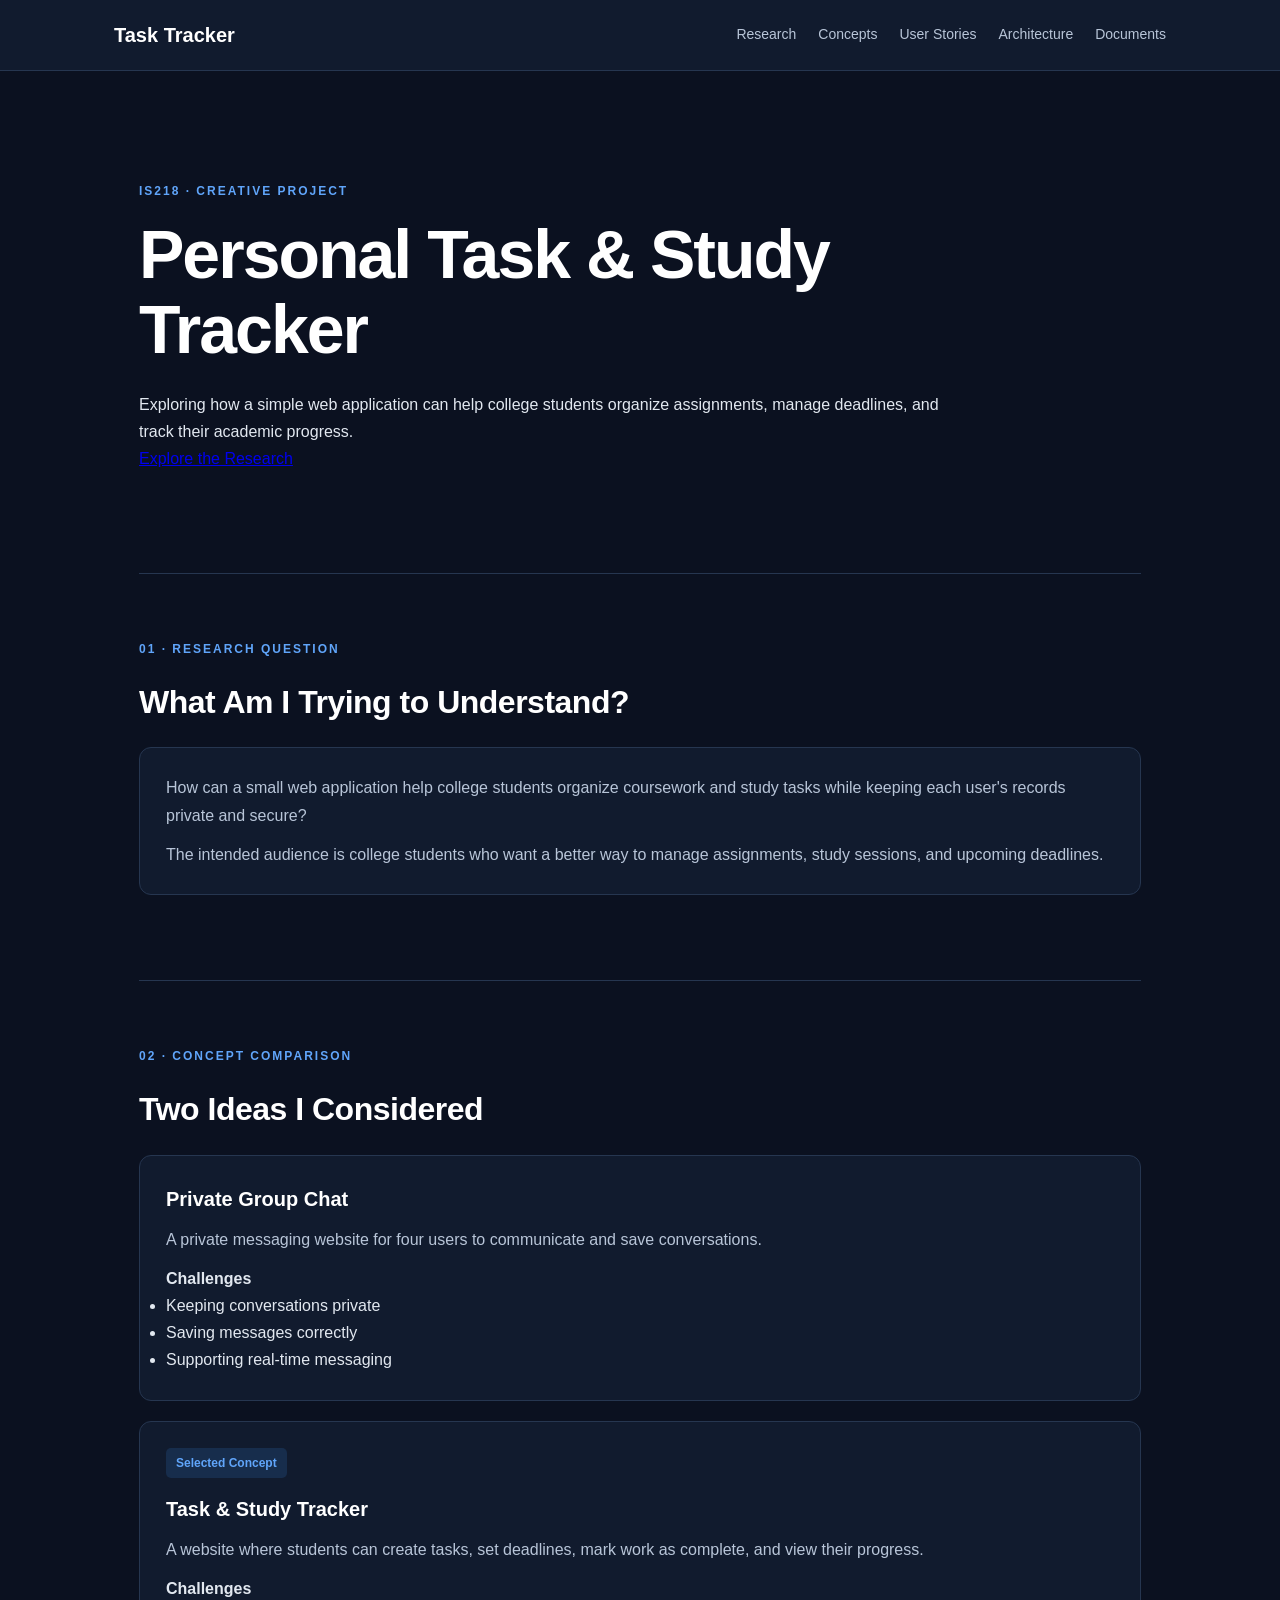
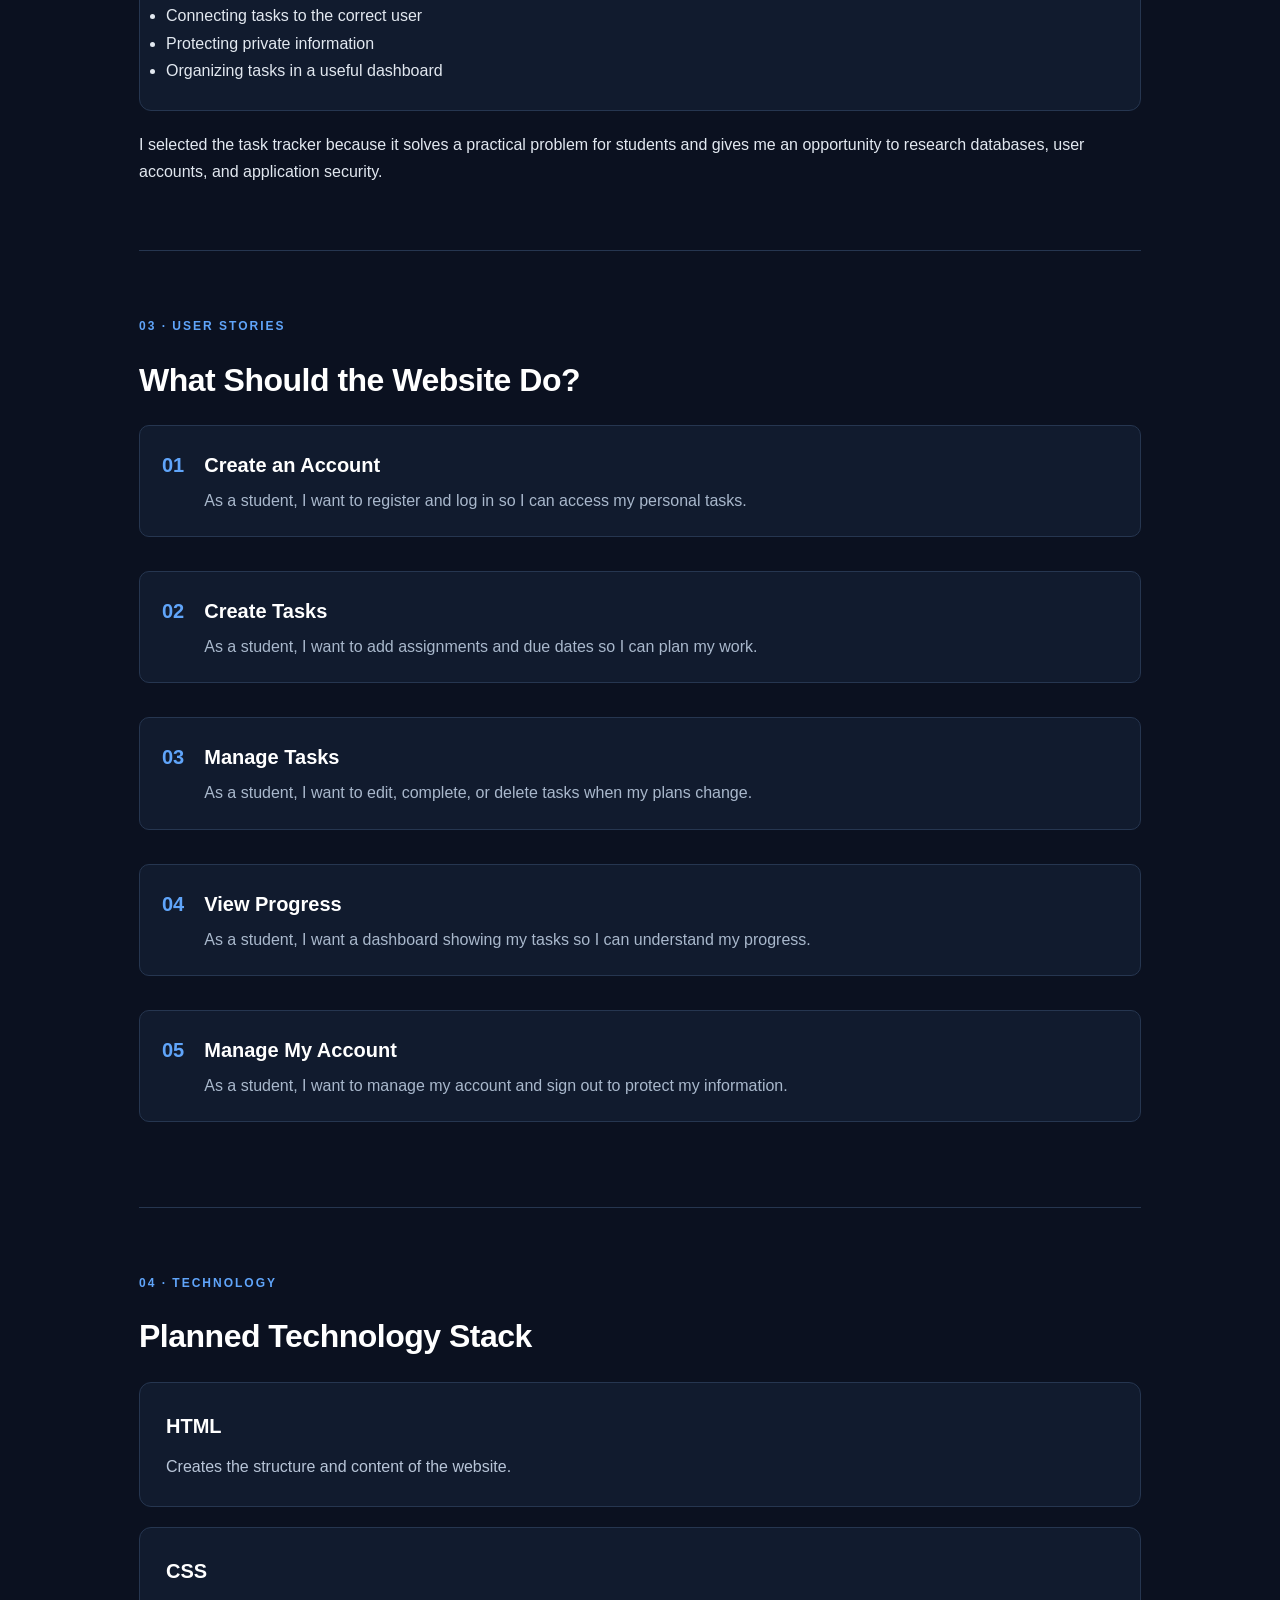
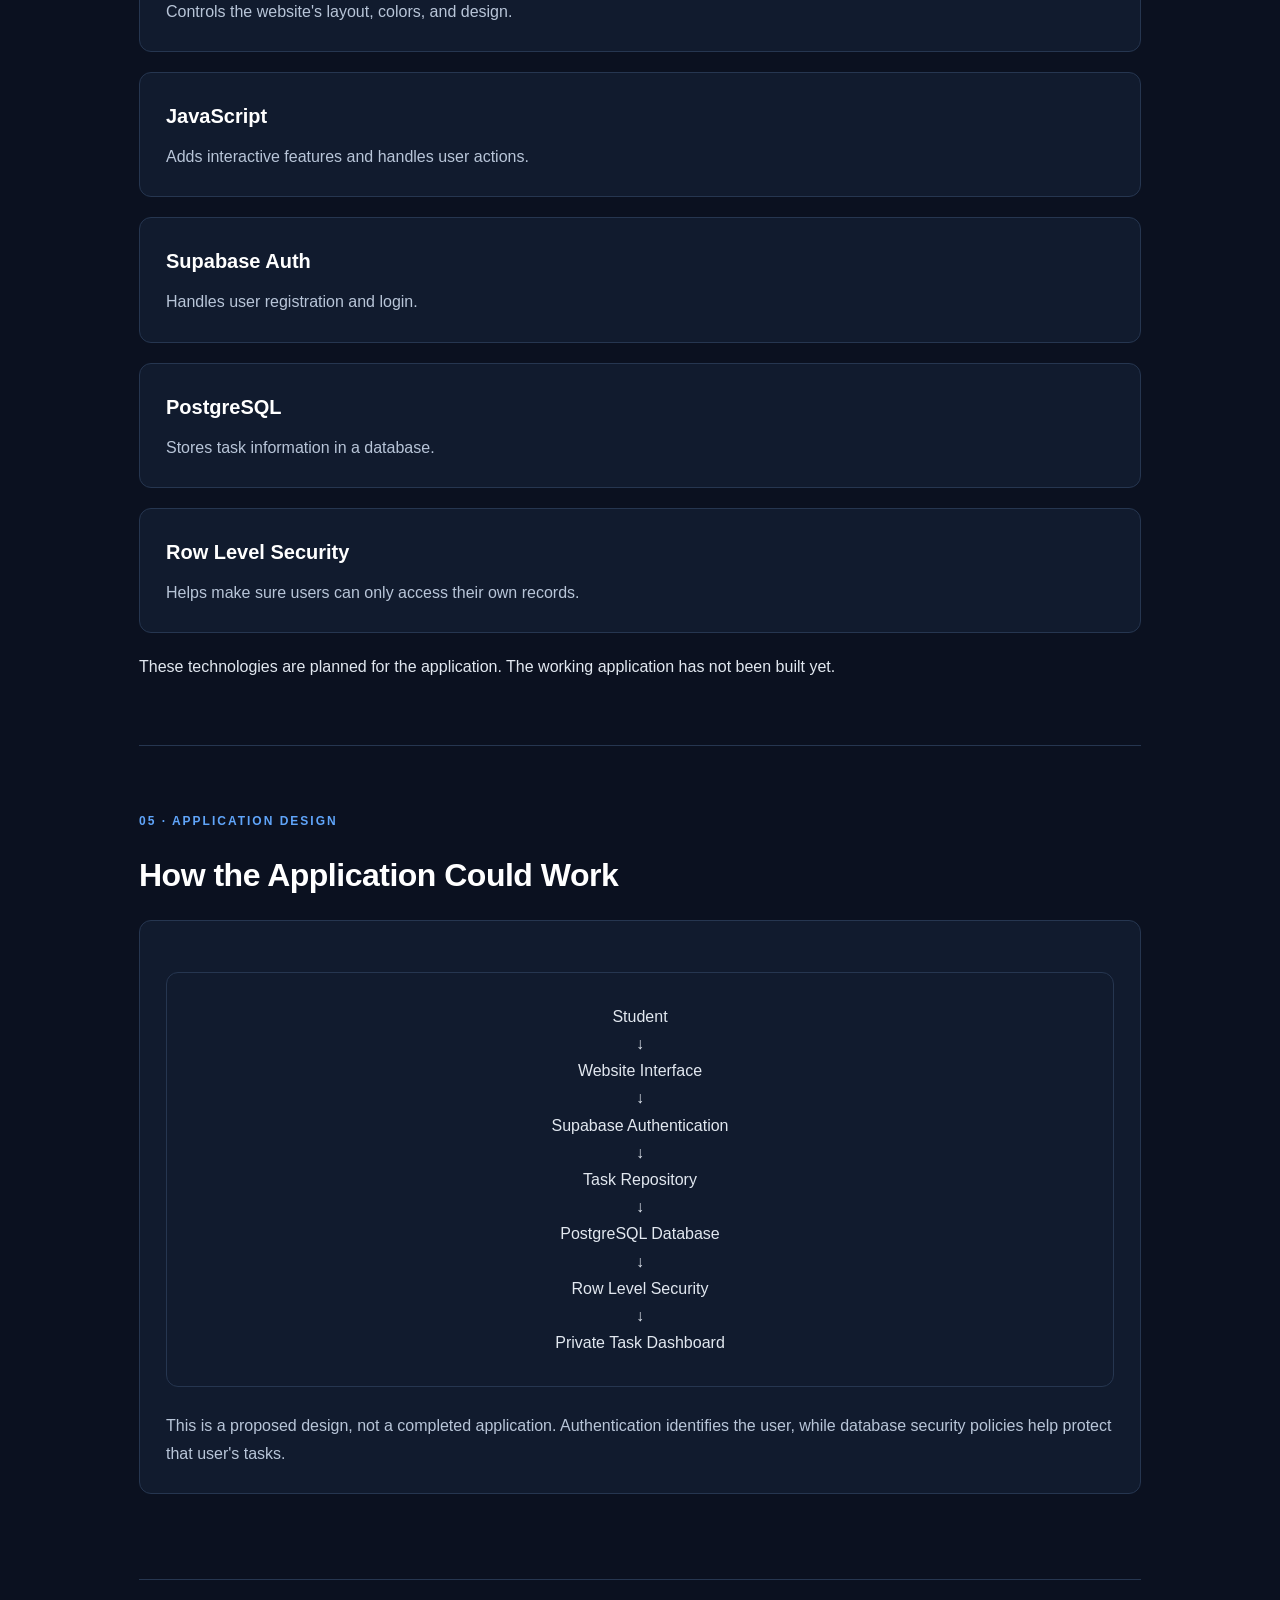
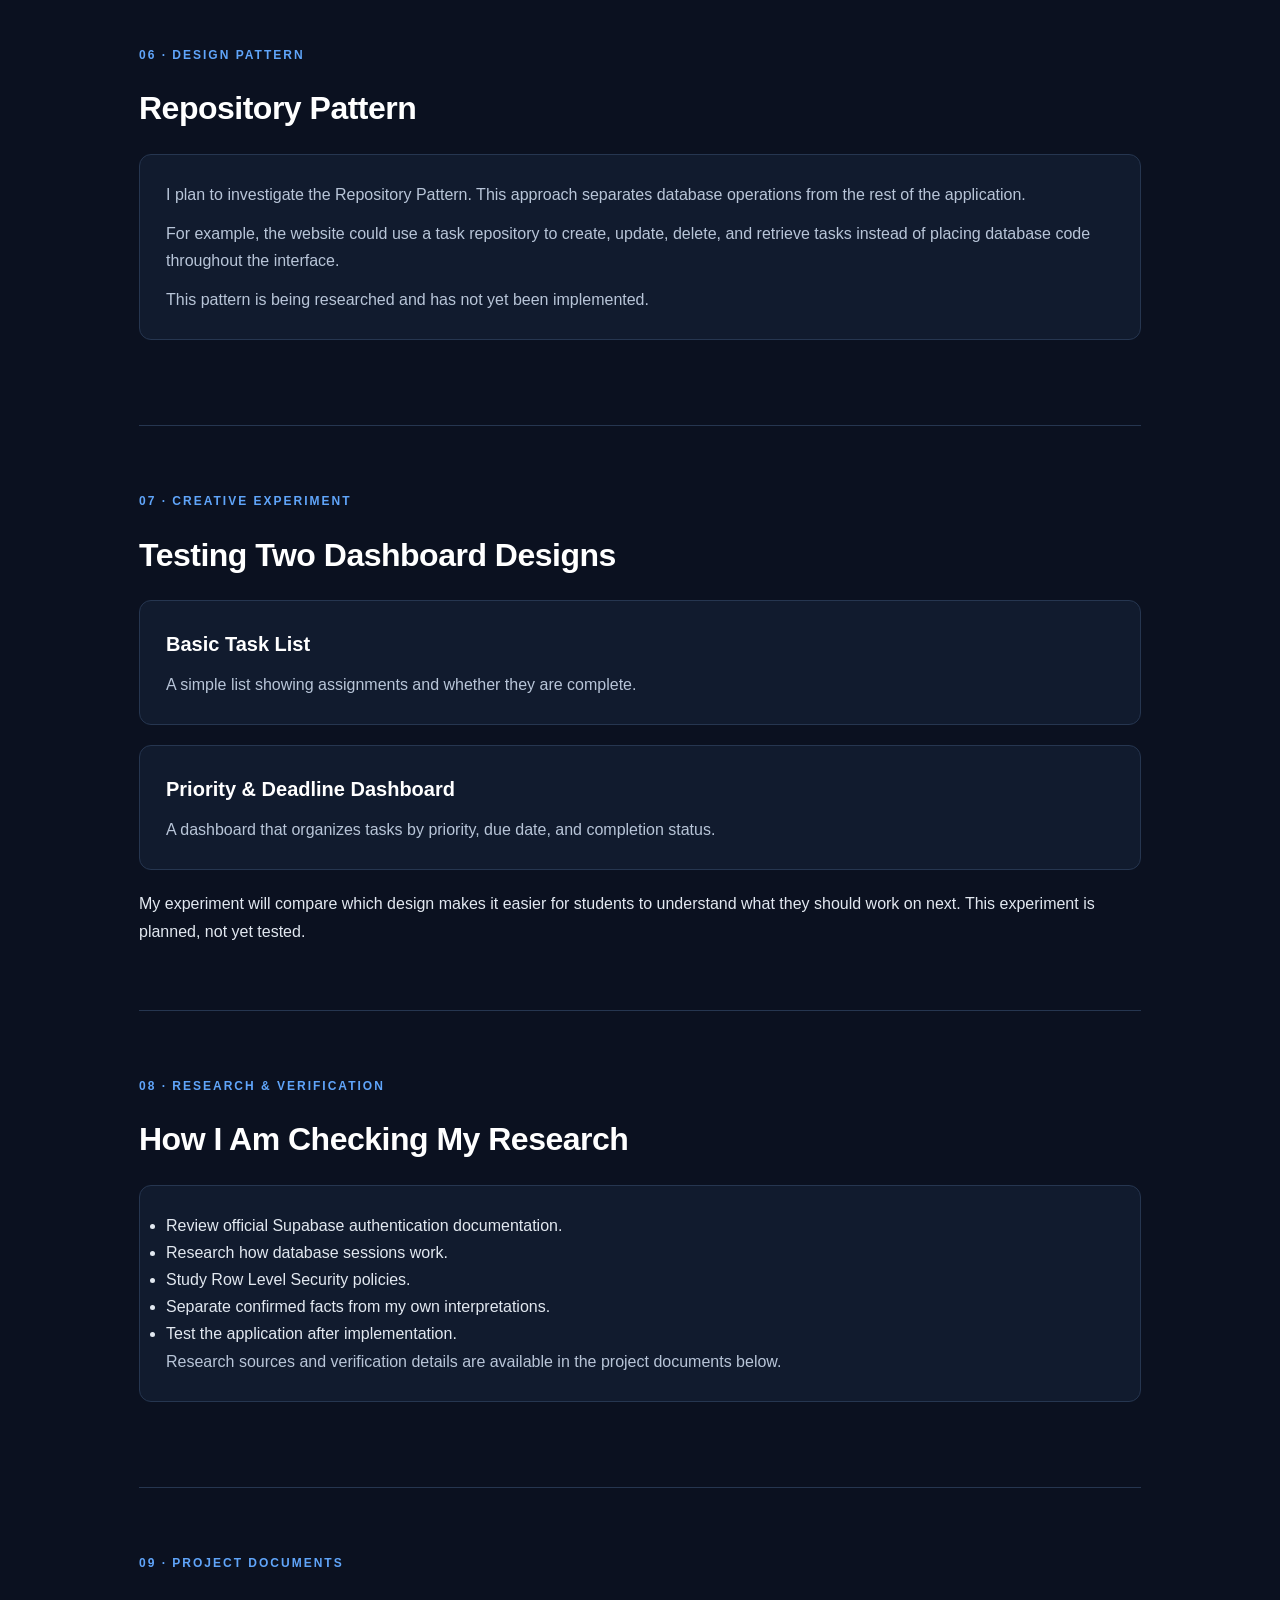
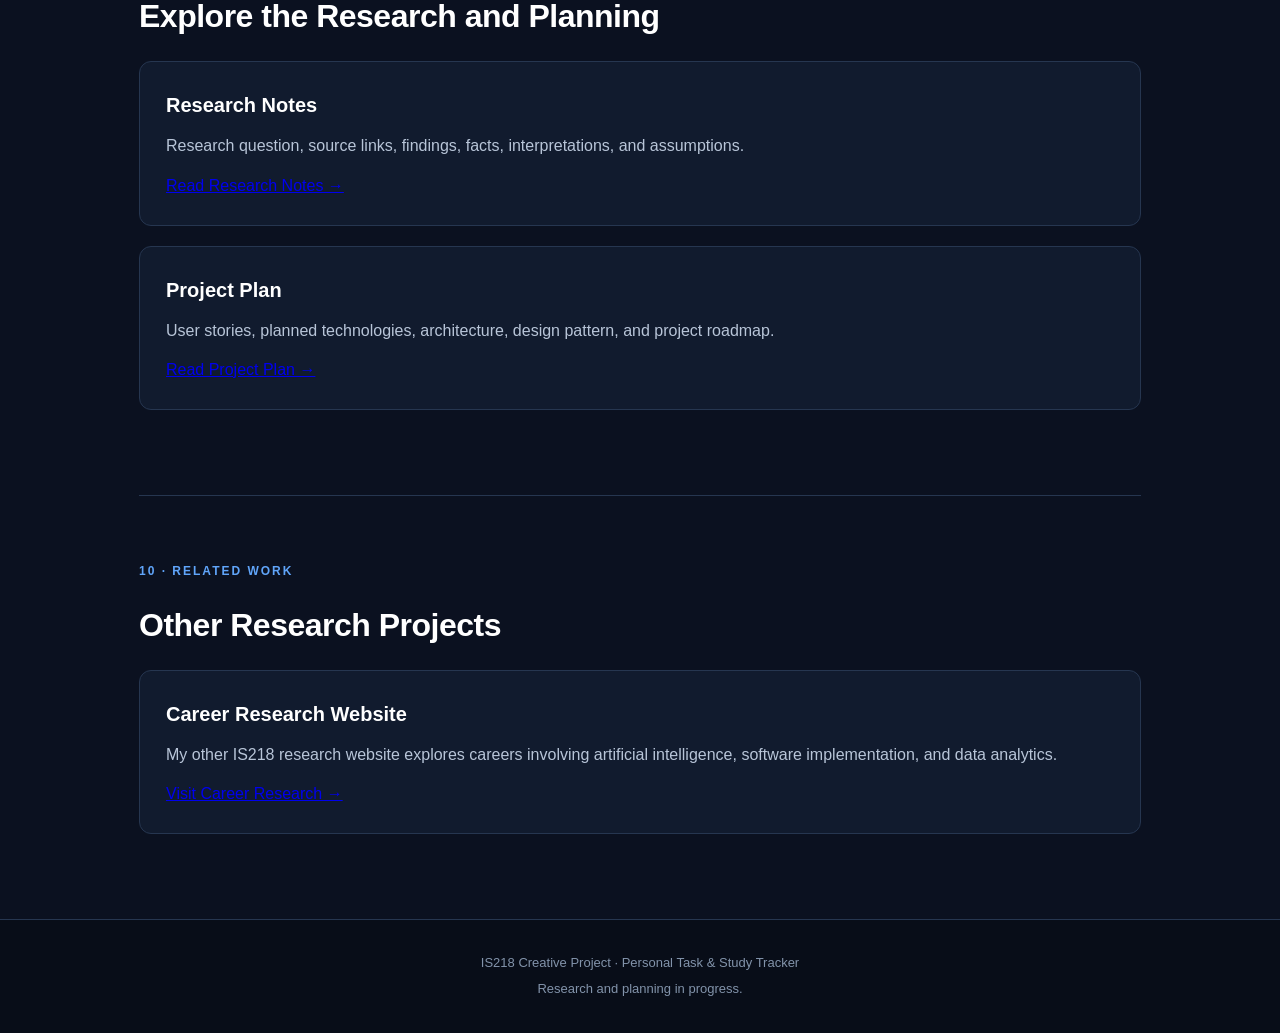
==== index.html @ 34721f05 "Create task tracker research website" ====
<!DOCTYPE html>
<html lang="en">
<head>
    <meta charset="UTF-8">
    <meta name="viewport" content="width=device-width, initial-scale=1.0">
    <title>Personal Task & Study Tracker | IS218</title>
    <link rel="stylesheet" href="styles.css">
</head>
<body>

    <header class="site-header">
        <nav class="navbar">
            <a href="#home" class="logo">Task Tracker</a>
            <div class="nav-links">
                <a href="#research">Research</a>
                <a href="#concepts">Concepts</a>
                <a href="#stories">User Stories</a>
                <a href="#architecture">Architecture</a>
                <a href="#documents">Documents</a>
            </div>
        </nav>
    </header>

    <main>
        <section class="hero" id="home">
            <p class="eyebrow">IS218 · CREATIVE PROJECT</p>
            <h1>Personal Task & Study Tracker</h1>
            <p class="hero-text">
                Exploring how a simple web application can help college
                students organize assignments, manage deadlines, and track
                their academic progress.
            </p>
            <a href="#research" class="button">Explore the Research</a>
        </section>

        <section class="section" id="research">
            <p class="eyebrow">01 · RESEARCH QUESTION</p>
            <h2>What Am I Trying to Understand?</h2>
            <div class="content-card">
                <p class="large-text">
                    How can a small web application help college students
                    organize coursework and study tasks while keeping each
                    user's records private and secure?
                </p>
                <p>
                    The intended audience is college students who want a
                    better way to manage assignments, study sessions,
                    and upcoming deadlines.
                </p>
            </div>
        </section>

        <section class="section" id="concepts">
            <p class="eyebrow">02 · CONCEPT COMPARISON</p>
            <h2>Two Ideas I Considered</h2>

            <div class="card-grid">
                <article class="content-card">
                    <h3>Private Group Chat</h3>
                    <p>
                        A private messaging website for four users to
                        communicate and save conversations.
                    </p>
                    <h4>Challenges</h4>
                    <ul>
                        <li>Keeping conversations private</li>
                        <li>Saving messages correctly</li>
                        <li>Supporting real-time messaging</li>
                    </ul>
                </article>

                <article class="content-card featured-card">
                    <span class="tag">Selected Concept</span>
                    <h3>Task & Study Tracker</h3>
                    <p>
                        A website where students can create tasks,
                        set deadlines, mark work as complete,
                        and view their progress.
                    </p>
                    <h4>Challenges</h4>
                    <ul>
                        <li>Connecting tasks to the correct user</li>
                        <li>Protecting private information</li>
                        <li>Organizing tasks in a useful dashboard</li>
                    </ul>
                </article>
            </div>

            <p class="section-note">
                I selected the task tracker because it solves a practical
                problem for students and gives me an opportunity to research
                databases, user accounts, and application security.
            </p>
        </section>

        <section class="section" id="stories">
            <p class="eyebrow">03 · USER STORIES</p>
            <h2>What Should the Website Do?</h2>

            <div class="story-list">
                <article class="content-card story">
                    <span class="story-number">01</span>
                    <div>
                        <h3>Create an Account</h3>
                        <p>
                            As a student, I want to register and log in
                            so I can access my personal tasks.
                        </p>
                    </div>
                </article>

                <article class="content-card story">
                    <span class="story-number">02</span>
                    <div>
                        <h3>Create Tasks</h3>
                        <p>
                            As a student, I want to add assignments
                            and due dates so I can plan my work.
                        </p>
                    </div>
                </article>

                <article class="content-card story">
                    <span class="story-number">03</span>
                    <div>
                        <h3>Manage Tasks</h3>
                        <p>
                            As a student, I want to edit, complete,
                            or delete tasks when my plans change.
                        </p>
                    </div>
                </article>

                <article class="content-card story">
                    <span class="story-number">04</span>
                    <div>
                        <h3>View Progress</h3>
                        <p>
                            As a student, I want a dashboard showing
                            my tasks so I can understand my progress.
                        </p>
                    </div>
                </article>

                <article class="content-card story">
                    <span class="story-number">05</span>
                    <div>
                        <h3>Manage My Account</h3>
                        <p>
                            As a student, I want to manage my account
                            and sign out to protect my information.
                        </p>
                    </div>
                </article>
            </div>
        </section>

        <section class="section" id="technology">
            <p class="eyebrow">04 · TECHNOLOGY</p>
            <h2>Planned Technology Stack</h2>

            <div class="card-grid">
                <article class="content-card">
                    <h3>HTML</h3>
                    <p>Creates the structure and content of the website.</p>
                </article>
                <article class="content-card">
                    <h3>CSS</h3>
                    <p>Controls the website's layout, colors, and design.</p>
                </article>
                <article class="content-card">
                    <h3>JavaScript</h3>
                    <p>Adds interactive features and handles user actions.</p>
                </article>
                <article class="content-card">
                    <h3>Supabase Auth</h3>
                    <p>Handles user registration and login.</p>
                </article>
                <article class="content-card">
                    <h3>PostgreSQL</h3>
                    <p>Stores task information in a database.</p>
                </article>
                <article class="content-card">
                    <h3>Row Level Security</h3>
                    <p>Helps make sure users can only access their own records.</p>
                </article>
            </div>
            <p class="section-note">
                These technologies are planned for the application.
                The working application has not been built yet.
            </p>
        </section>

        <section class="section" id="architecture">
            <p class="eyebrow">05 · APPLICATION DESIGN</p>
            <h2>How the Application Could Work</h2>

            <div class="content-card">
                <div class="architecture">
                    <div class="architecture-step">Student</div>
                    <span>↓</span>
                    <div class="architecture-step">Website Interface</div>
                    <span>↓</span>
                    <div class="architecture-step">Supabase Authentication</div>
                    <span>↓</span>
                    <div class="architecture-step">Task Repository</div>
                    <span>↓</span>
                    <div class="architecture-step">PostgreSQL Database</div>
                    <span>↓</span>
                    <div class="architecture-step">Row Level Security</div>
                    <span>↓</span>
                    <div class="architecture-step final-step">
                        Private Task Dashboard
                    </div>
                </div>
                <p class="section-note">
                    This is a proposed design, not a completed application.
                    Authentication identifies the user, while database
                    security policies help protect that user's tasks.
                </p>
            </div>
        </section>

        <section class="section" id="design-pattern">
            <p class="eyebrow">06 · DESIGN PATTERN</p>
            <h2>Repository Pattern</h2>

            <div class="content-card">
                <p>
                    I plan to investigate the Repository Pattern.
                    This approach separates database operations from
                    the rest of the application.
                </p>
                <p>
                    For example, the website could use a task repository
                    to create, update, delete, and retrieve tasks instead
                    of placing database code throughout the interface.
                </p>
                <p class="section-note">
                    This pattern is being researched and has not yet
                    been implemented.
                </p>
            </div>
        </section>

        <section class="section" id="experiment">
            <p class="eyebrow">07 · CREATIVE EXPERIMENT</p>
            <h2>Testing Two Dashboard Designs</h2>

            <div class="card-grid">
                <article class="content-card">
                    <h3>Basic Task List</h3>
                    <p>
                        A simple list showing assignments and whether
                        they are complete.
                    </p>
                </article>
                <article class="content-card">
                    <h3>Priority & Deadline Dashboard</h3>
                    <p>
                        A dashboard that organizes tasks by priority,
                        due date, and completion status.
                    </p>
                </article>
            </div>
            <p class="section-note">
                My experiment will compare which design makes it easier
                for students to understand what they should work on next.
                This experiment is planned, not yet tested.
            </p>
        </section>

        <section class="section" id="verification">
            <p class="eyebrow">08 · RESEARCH & VERIFICATION</p>
            <h2>How I Am Checking My Research</h2>

            <div class="content-card">
                <ul>
                    <li>Review official Supabase authentication documentation.</li>
                    <li>Research how database sessions work.</li>
                    <li>Study Row Level Security policies.</li>
                    <li>Separate confirmed facts from my own interpretations.</li>
                    <li>Test the application after implementation.</li>
                </ul>
                <p class="section-note">
                    Research sources and verification details are available
                    in the project documents below.
                </p>
            </div>
        </section>

        <section class="section" id="documents">
            <p class="eyebrow">09 · PROJECT DOCUMENTS</p>
            <h2>Explore the Research and Planning</h2>

            <div class="card-grid">
                <article class="content-card">
                    <h3>Research Notes</h3>
                    <p>
                        Research question, source links, findings,
                        facts, interpretations, and assumptions.
                    </p>
                    <a href="docs/research-notes.md">Read Research Notes →</a>
                </article>

                <article class="content-card">
                    <h3>Project Plan</h3>
                    <p>
                        User stories, planned technologies, architecture,
                        design pattern, and project roadmap.
                    </p>
                    <a href="docs/project-plan.md">Read Project Plan →</a>
                </article>
            </div>
        </section>

        <section class="section" id="related-work">
            <p class="eyebrow">10 · RELATED WORK</p>
            <h2>Other Research Projects</h2>

            <div class="content-card">
                <h3>Career Research Website</h3>
                <p>
                    My other IS218 research website explores careers
                    involving artificial intelligence, software
                    implementation, and data analytics.
                </p>
                <a href="https://saroshaboobakker.github.io/career-research-site/"
                   target="_blank" rel="noopener noreferrer">
                    Visit Career Research →
                </a>
            </div>
        </section>
    </main>

    <footer class="site-footer">
        <p>IS218 Creative Project · Personal Task & Study Tracker</p>
        <p>Research and planning in progress.</p>
    </footer>

</body>
</html>
---- styles.css ----
/* General page settings */
* {
    margin: 0;
    padding: 0;
    box-sizing: border-box;
}

html {
    scroll-behavior: smooth;
}

body {
    background: #0b1120;
    color: #e2e8f0;
    font-family: Arial, Helvetica, sans-serif;
    line-height: 1.7;
}

/* Navigation */
header {
    background: #111b2e;
    border-bottom: 1px solid #263650;
    position: sticky;
    top: 0;
    z-index: 10;
}

.navbar {
    max-width: 1100px;
    margin: auto;
    padding: 18px 24px;
    display: flex;
    justify-content: space-between;
    align-items: center;
    gap: 20px;
}

.logo {
    color: #ffffff;
    font-size: 20px;
    font-weight: bold;
    text-decoration: none;
}

.logo span {
    color: #60a5fa;
}

.nav-links {
    display: flex;
    flex-wrap: wrap;
    gap: 22px;
}

.nav-links a {
    color: #b8c5d8;
    text-decoration: none;
    font-size: 14px;
}

.nav-links a:hover {
    color: #60a5fa;
}

/* Main content */
main {
    max-width: 1050px;
    margin: auto;
    padding: 0 24px;
}

.hero {
    padding: 110px 0 100px;
    max-width: 800px;
}

.eyebrow {
    color: #60a5fa;
    font-size: 12px;
    font-weight: bold;
    letter-spacing: 2px;
    margin-bottom: 16px;
}

.hero h1 {
    color: #ffffff;
    font-size: clamp(42px, 7vw, 68px);
    line-height: 1.1;
    margin-bottom: 24px;
    letter-spacing: -2px;
}

.hero h1 span {
    color: #60a5fa;
}

.hero-description {
    color: #a9b8cc;
    font-size: 18px;
    max-width: 680px;
    margin-bottom: 30px;
}

.primary-button {
    display: inline-block;
    background: #2563eb;
    color: white;
    padding: 12px 22px;
    border-radius: 7px;
    text-decoration: none;
    font-weight: bold;
}

.primary-button:hover {
    background: #3b82f6;
}

/* Sections */
.section {
    padding: 65px 0;
    border-top: 1px solid #263650;
    scroll-margin-top: 85px;
}

.section h2 {
    color: #ffffff;
    font-size: 32px;
    margin-bottom: 18px;
    letter-spacing: -0.5px;
}

.section-intro {
    color: #a9b8cc;
    margin-bottom: 25px;
    max-width: 700px;
}

.content-card {
    background: #111b2e;
    border: 1px solid #263650;
    border-radius: 12px;
    padding: 26px;
    margin-bottom: 20px;
}

.content-card h3 {
    color: #ffffff;
    font-size: 20px;
    margin-bottom: 10px;
}

.content-card p {
    color: #b8c5d8;
    margin-bottom: 12px;
}

.content-card p:last-child {
    margin-bottom: 0;
}

.research-question {
    color: #ffffff !important;
    font-size: 21px;
    font-weight: bold;
    line-height: 1.5;
}

.two-column {
    display: grid;
    grid-template-columns: repeat(2, 1fr);
    gap: 20px;
}

.selected {
    border-color: #3b82f6;
}

.tag {
    display: inline-block;
    color: #60a5fa;
    background: #172d4c;
    padding: 5px 10px;
    border-radius: 5px;
    font-size: 12px;
    font-weight: bold;
    margin-bottom: 14px;
}

.muted {
    color: #8293aa !important;
    font-size: 14px;
}

/* User stories */
.story-list {
    display: grid;
    gap: 14px;
}

.story {
    display: flex;
    gap: 20px;
    align-items: flex-start;
    padding: 22px;
    background: #111b2e;
    border: 1px solid #263650;
    border-radius: 10px;
}

.story > span {
    color: #60a5fa;
    font-size: 20px;
    font-weight: bold;
}

.story h3 {
    color: #ffffff;
    margin-bottom: 5px;
}

.story p {
    color: #a9b8cc;
}

.subheading {
    color: #ffffff;
    font-size: 22px;
    margin: 38px 0 18px;
}

/* Technology cards */
.tech-grid {
    display: grid;
    grid-template-columns: repeat(3, 1fr);
    gap: 14px;
}

.tech-card {
    background: #111b2e;
    border: 1px solid #263650;
    padding: 20px;
    border-radius: 9px;
}

.tech-card strong {
    color: #60a5fa;
}

.tech-card p {
    color: #a9b8cc;
    font-size: 14px;
    margin-top: 5px;
}

/* Architecture diagram */
.architecture {
    background: #111b2e;
    border: 1px solid #263650;
    border-radius: 12px;
    padding: 30px 20px;
    margin: 25px 0;
    display: flex;
    flex-direction: column;
    align-items: center;
}

.architecture-box {
    width: min(100%, 430px);
    text-align: center;
    background: #172d4c;
    border: 1px solid #3b82f6;
    border-radius: 8px;
    padding: 15px;
    color: #ffffff;
    font-weight: bold;
}

.architecture-box small {
    color: #b8c5d8;
    font-weight: normal;
}

.arrow {
    color: #60a5fa;
    font-size: 25px;
    padding: 5px;
}

/* Related work */
.related a {
    display: inline-block;
    color: #60a5fa;
    text-decoration: none;
    font-weight: bold;
    margin-top: 10px;
}

.related a:hover {
    color: #93c5fd;
}

/* Footer */
footer {
    border-top: 1px solid #263650;
    background: #080d18;
    padding: 28px 24px;
    text-align: center;
    color: #8293aa;
    font-size: 13px;
}

footer p {
    margin: 4px;
}

/* Mobile layout */
@media (max-width: 700px) {
    .navbar {
        flex-direction: column;
        align-items: flex-start;
    }

    .nav-links {
        gap: 14px;
    }

    .hero {
        padding: 75px 0;
    }

    .two-column {
        grid-template-columns: 1fr;
    }

    .tech-grid {
        grid-template-columns: repeat(2, 1fr);
    }

    .section h2 {
        font-size: 27px;
    }
}

@media (max-width: 420px) {
    .tech-grid {
        grid-template-columns: 1fr;
    }
}
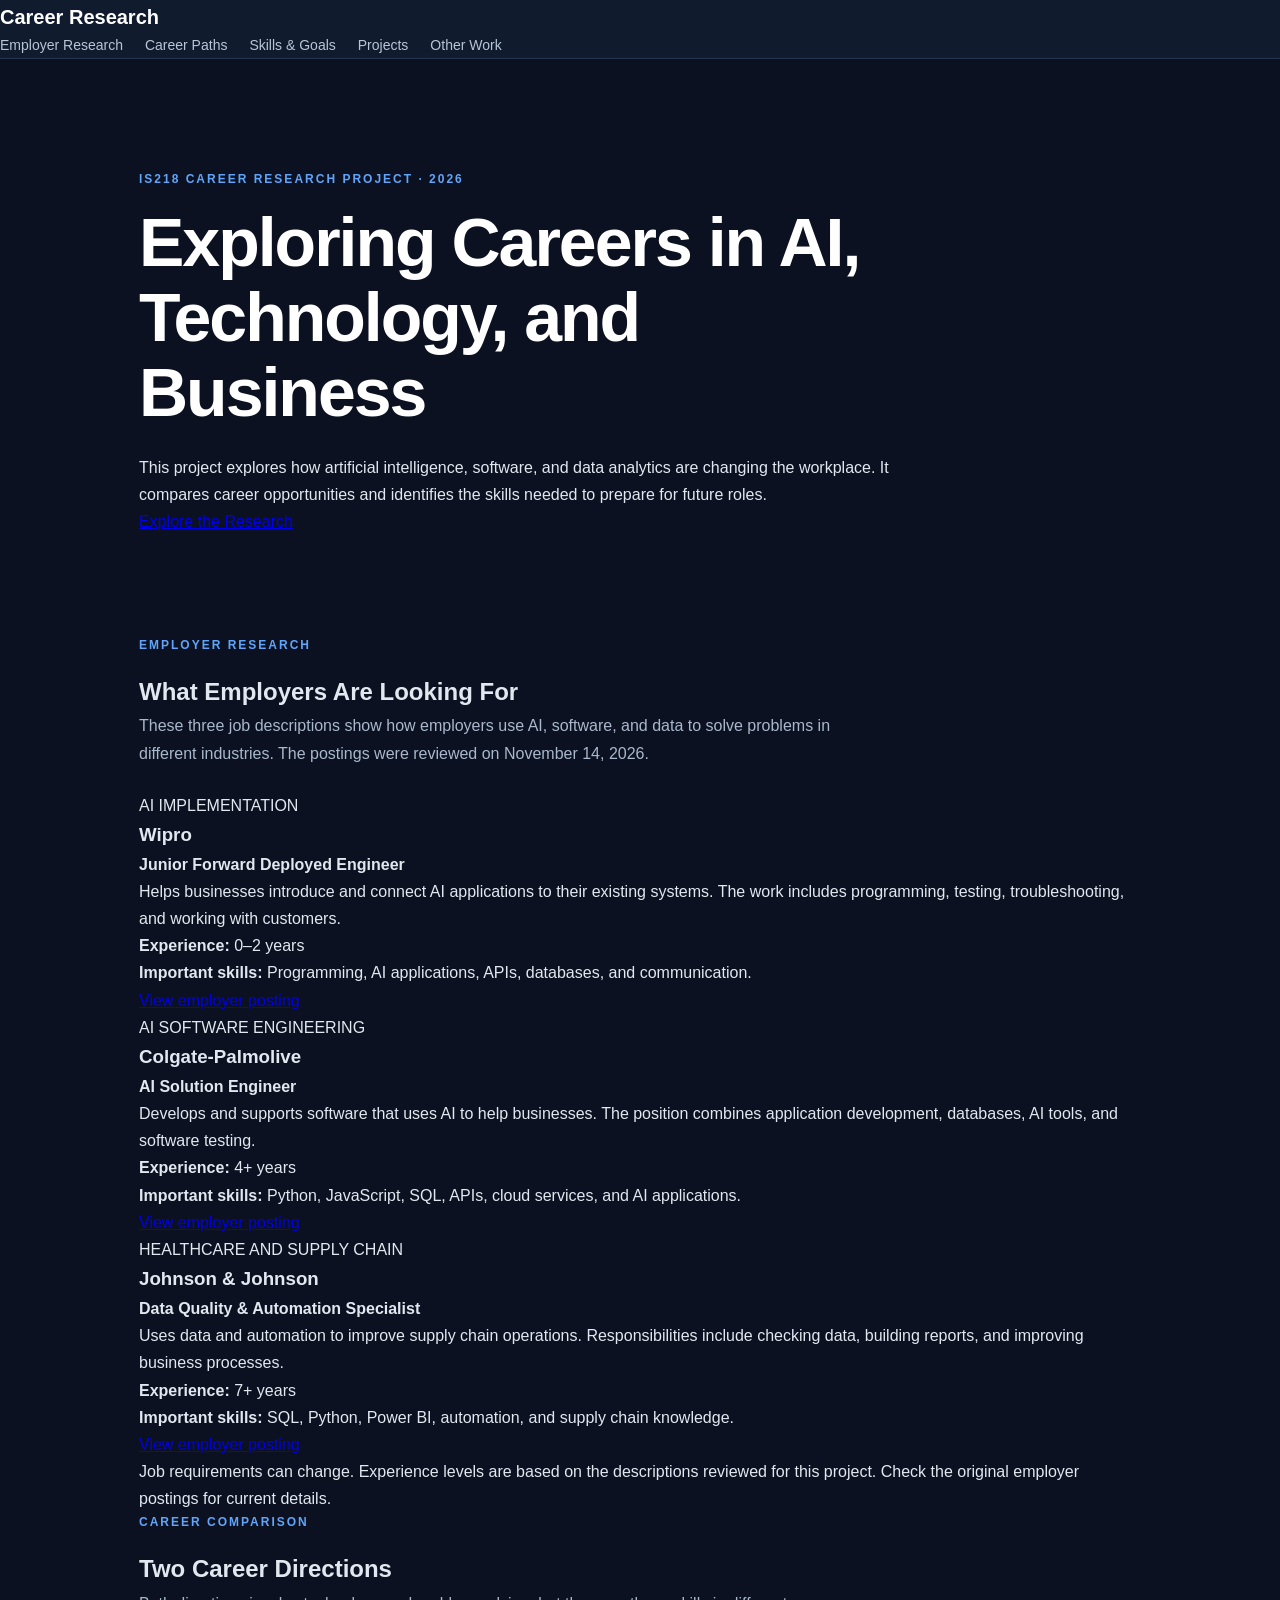
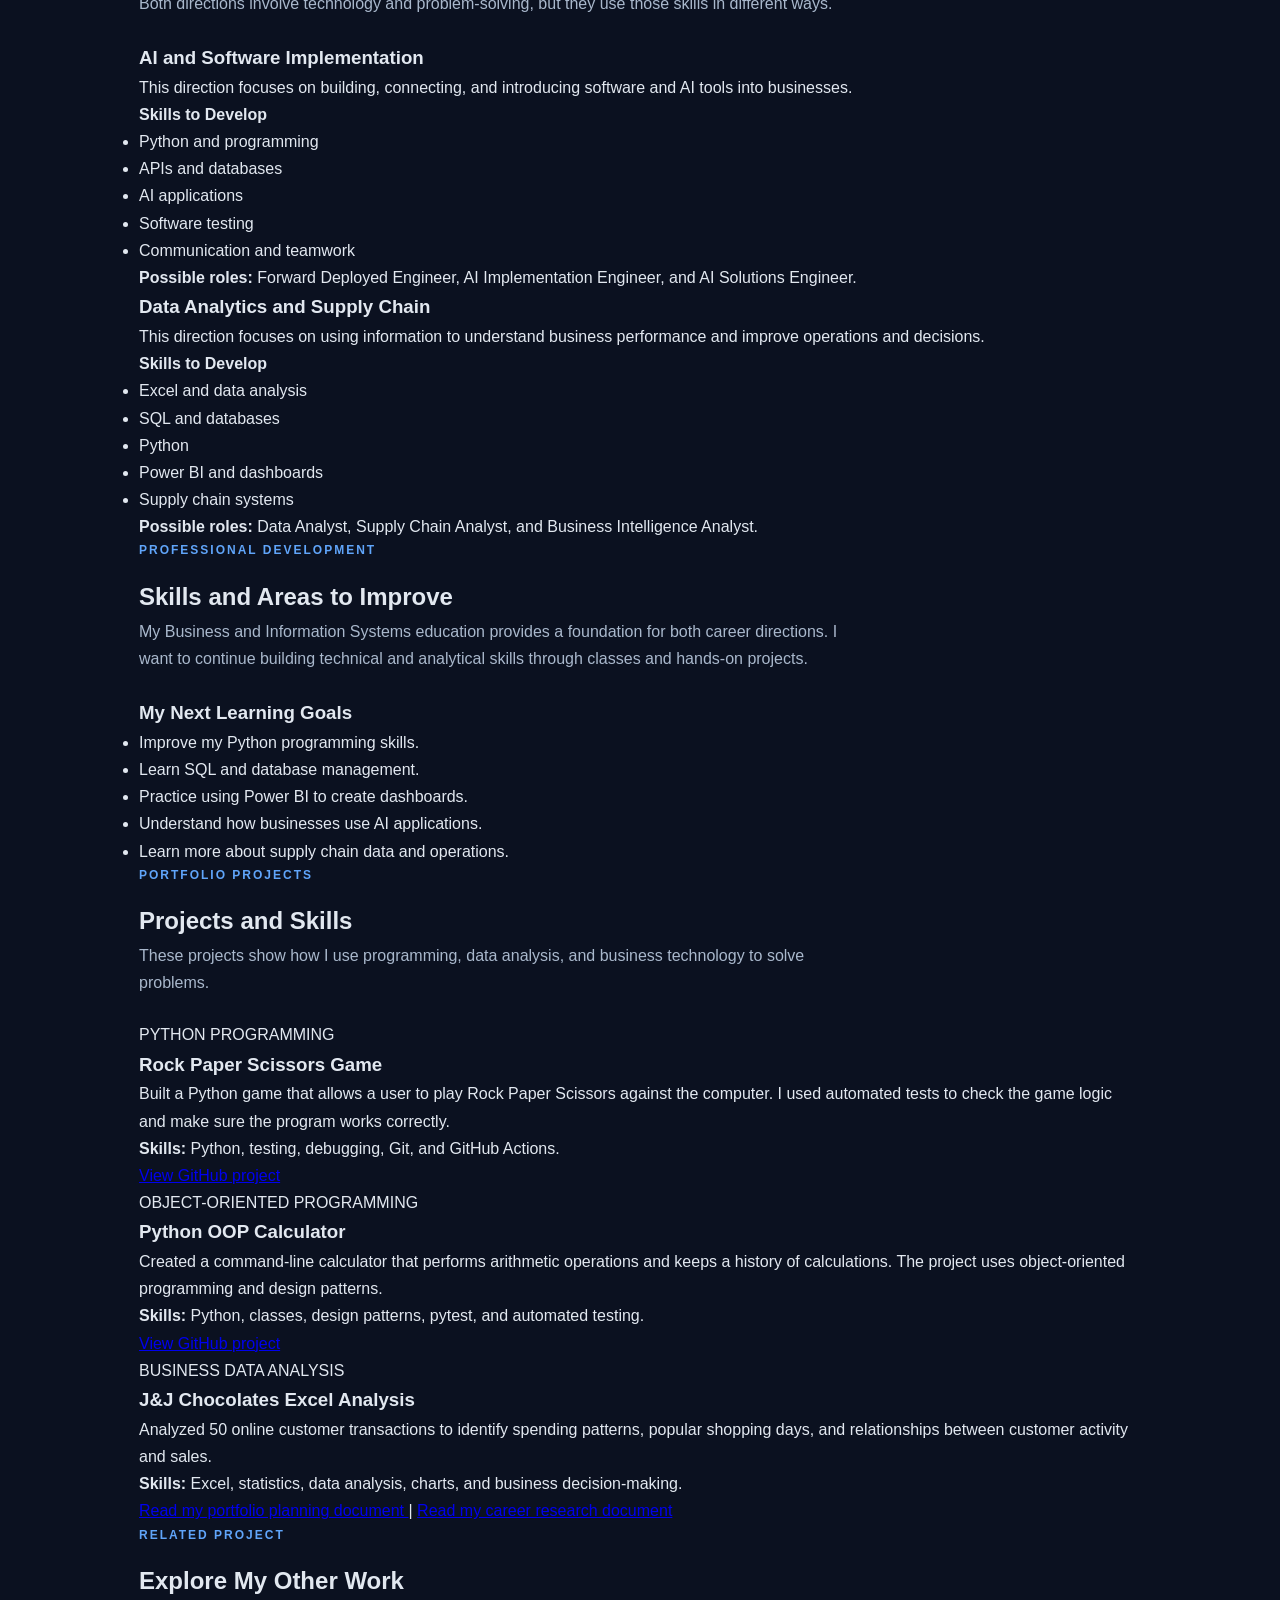
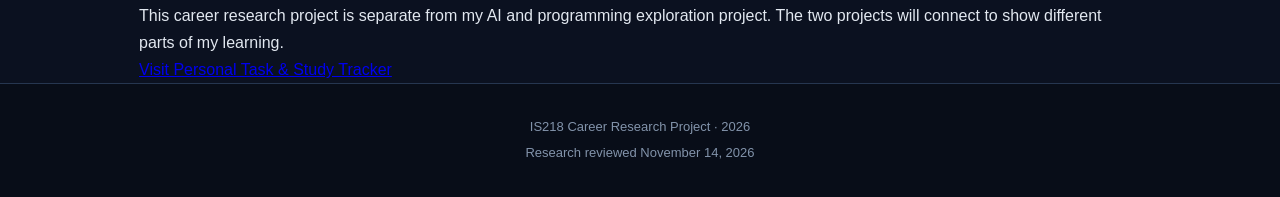
==== commit de4011f9: "Update index.html for Career Research project" ====
--- a/index.html
+++ b/index.html
@@ -4,341 +4,310 @@
 <head>
     <meta charset="UTF-8">
     <meta name="viewport" content="width=device-width, initial-scale=1.0">
-    <title>Personal Task & Study Tracker | IS218</title>
+    <title>Career Research | IS218</title>
     <link rel="stylesheet" href="styles.css">
 </head>
 <body>
 
-    <header class="site-header">
-        <nav class="navbar">
-            <a href="#home" class="logo">Task Tracker</a>
+    <header>
+        <nav>
+            <a href="#home" class="logo">Career Research</a>
             <div class="nav-links">
-                <a href="#research">Research</a>
-                <a href="#concepts">Concepts</a>
-                <a href="#stories">User Stories</a>
-                <a href="#architecture">Architecture</a>
-                <a href="#documents">Documents</a>
+                <a href="#research">Employer Research</a>
+                <a href="#careers">Career Paths</a>
+                <a href="#skills">Skills & Goals</a>
+                <a href="#portfolio">Projects</a>
+                <a href="#related">Other Work</a>
             </div>
         </nav>
     </header>
 
     <main>
+
+        <!-- INTRODUCTION -->
         <section class="hero" id="home">
-            <p class="eyebrow">IS218 · CREATIVE PROJECT</p>
-            <h1>Personal Task & Study Tracker</h1>
-            <p class="hero-text">
-                Exploring how a simple web application can help college
-                students organize assignments, manage deadlines, and track
-                their academic progress.
+            <p class="eyebrow">IS218 CAREER RESEARCH PROJECT · 2026</p>
+            <h1>Exploring Careers in AI, Technology, and Business</h1>
+            <p>
+                This project explores how artificial intelligence,
+                software, and data analytics are changing the workplace.
+                It compares career opportunities and identifies the
+                skills needed to prepare for future roles.
             </p>
             <a href="#research" class="button">Explore the Research</a>
         </section>
 
-        <section class="section" id="research">
-            <p class="eyebrow">01 · RESEARCH QUESTION</p>
-            <h2>What Am I Trying to Understand?</h2>
-            <div class="content-card">
-                <p class="large-text">
-                    How can a small web application help college students
-                    organize coursework and study tasks while keeping each
-                    user's records private and secure?
-                </p>
-                <p>
-                    The intended audience is college students who want a
-                    better way to manage assignments, study sessions,
-                    and upcoming deadlines.
-                </p>
-            </div>
-        </section>
-
-        <section class="section" id="concepts">
-            <p class="eyebrow">02 · CONCEPT COMPARISON</p>
-            <h2>Two Ideas I Considered</h2>
+        <!-- EMPLOYER RESEARCH -->
+        <section id="research">
+            <p class="eyebrow">EMPLOYER RESEARCH</p>
+            <h2>What Employers Are Looking For</h2>
+            <p class="section-intro">
+                These three job descriptions show how employers use
+                AI, software, and data to solve problems in different
+                industries. The postings were reviewed on
+                November 14, 2026.
+            </p>
 
             <div class="card-grid">
-                <article class="content-card">
-                    <h3>Private Group Chat</h3>
-                    <p>
-                        A private messaging website for four users to
-                        communicate and save conversations.
-                    </p>
-                    <h4>Challenges</h4>
+
+                <article class="card">
+                    <p class="card-label">AI IMPLEMENTATION</p>
+                    <h3>Wipro</h3>
+                    <h4>Junior Forward Deployed Engineer</h4>
+                    <p>
+                        Helps businesses introduce and connect AI
+                        applications to their existing systems.
+                        The work includes programming, testing,
+                        troubleshooting, and working with customers.
+                    </p>
+                    <p><strong>Experience:</strong> 0–2 years</p>
+                    <p>
+                        <strong>Important skills:</strong>
+                        Programming, AI applications, APIs,
+                        databases, and communication.
+                    </p>
+                    <a href="https://careers.wipro.com/job/Junior-Forward-Deployed-Engineer/160017-en_US"
+                       target="_blank" rel="noopener noreferrer">
+                        View employer posting
+                    </a>
+                </article>
+
+                <article class="card">
+                    <p class="card-label">AI SOFTWARE ENGINEERING</p>
+                    <h3>Colgate-Palmolive</h3>
+                    <h4>AI Solution Engineer</h4>
+                    <p>
+                        Develops and supports software that uses AI
+                        to help businesses. The position combines
+                        application development, databases, AI tools,
+                        and software testing.
+                    </p>
+                    <p><strong>Experience:</strong> 4+ years</p>
+                    <p>
+                        <strong>Important skills:</strong>
+                        Python, JavaScript, SQL, APIs, cloud services,
+                        and AI applications.
+                    </p>
+                    <a href="https://jobs.colgate.com/job/AI-Solution-Engineer/176868-en_US/"
+                       target="_blank" rel="noopener noreferrer">
+                        View employer posting
+                    </a>
+                </article>
+
+                <article class="card">
+                    <p class="card-label">HEALTHCARE AND SUPPLY CHAIN</p>
+                    <h3>Johnson & Johnson</h3>
+                    <h4>Data Quality & Automation Specialist</h4>
+                    <p>
+                        Uses data and automation to improve supply
+                        chain operations. Responsibilities include
+                        checking data, building reports, and
+                        improving business processes.
+                    </p>
+                    <p><strong>Experience:</strong> 7+ years</p>
+                    <p>
+                        <strong>Important skills:</strong>
+                        SQL, Python, Power BI, automation,
+                        and supply chain knowledge.
+                    </p>
+                    <a href="https://www.careers.jnj.com/th-th/jobs/r-080485/data-quality-automation-specialist-us/"
+                       target="_blank" rel="noopener noreferrer">
+                        View employer posting
+                    </a>
+                </article>
+
+            </div>
+
+            <p class="source-note">
+                Job requirements can change. Experience levels are
+                based on the descriptions reviewed for this project.
+                Check the original employer postings for current details.
+            </p>
+        </section>
+
+        <!-- CAREER COMPARISON -->
+        <section id="careers">
+            <p class="eyebrow">CAREER COMPARISON</p>
+            <h2>Two Career Directions</h2>
+            <p class="section-intro">
+                Both directions involve technology and problem-solving,
+                but they use those skills in different ways.
+            </p>
+
+            <div class="card-grid two-columns">
+
+                <article class="card">
+                    <h3>AI and Software Implementation</h3>
+                    <p>
+                        This direction focuses on building, connecting,
+                        and introducing software and AI tools into
+                        businesses.
+                    </p>
+                    <h4>Skills to Develop</h4>
                     <ul>
-                        <li>Keeping conversations private</li>
-                        <li>Saving messages correctly</li>
-                        <li>Supporting real-time messaging</li>
+                        <li>Python and programming</li>
+                        <li>APIs and databases</li>
+                        <li>AI applications</li>
+                        <li>Software testing</li>
+                        <li>Communication and teamwork</li>
                     </ul>
-                </article>
-
-                <article class="content-card featured-card">
-                    <span class="tag">Selected Concept</span>
-                    <h3>Task & Study Tracker</h3>
-                    <p>
-                        A website where students can create tasks,
-                        set deadlines, mark work as complete,
-                        and view their progress.
-                    </p>
-                    <h4>Challenges</h4>
+                    <p>
+                        <strong>Possible roles:</strong>
+                        Forward Deployed Engineer, AI Implementation
+                        Engineer, and AI Solutions Engineer.
+                    </p>
+                </article>
+
+                <article class="card">
+                    <h3>Data Analytics and Supply Chain</h3>
+                    <p>
+                        This direction focuses on using information
+                        to understand business performance and improve
+                        operations and decisions.
+                    </p>
+                    <h4>Skills to Develop</h4>
                     <ul>
-                        <li>Connecting tasks to the correct user</li>
-                        <li>Protecting private information</li>
-                        <li>Organizing tasks in a useful dashboard</li>
+                        <li>Excel and data analysis</li>
+                        <li>SQL and databases</li>
+                        <li>Python</li>
+                        <li>Power BI and dashboards</li>
+                        <li>Supply chain systems</li>
                     </ul>
-                </article>
-            </div>
-
-            <p class="section-note">
-                I selected the task tracker because it solves a practical
-                problem for students and gives me an opportunity to research
-                databases, user accounts, and application security.
-            </p>
-        </section>
-
-        <section class="section" id="stories">
-            <p class="eyebrow">03 · USER STORIES</p>
-            <h2>What Should the Website Do?</h2>
-
-            <div class="story-list">
-                <article class="content-card story">
-                    <span class="story-number">01</span>
-                    <div>
-                        <h3>Create an Account</h3>
-                        <p>
-                            As a student, I want to register and log in
-                            so I can access my personal tasks.
-                        </p>
-                    </div>
-                </article>
-
-                <article class="content-card story">
-                    <span class="story-number">02</span>
-                    <div>
-                        <h3>Create Tasks</h3>
-                        <p>
-                            As a student, I want to add assignments
-                            and due dates so I can plan my work.
-                        </p>
-                    </div>
-                </article>
-
-                <article class="content-card story">
-                    <span class="story-number">03</span>
-                    <div>
-                        <h3>Manage Tasks</h3>
-                        <p>
-                            As a student, I want to edit, complete,
-                            or delete tasks when my plans change.
-                        </p>
-                    </div>
-                </article>
-
-                <article class="content-card story">
-                    <span class="story-number">04</span>
-                    <div>
-                        <h3>View Progress</h3>
-                        <p>
-                            As a student, I want a dashboard showing
-                            my tasks so I can understand my progress.
-                        </p>
-                    </div>
-                </article>
-
-                <article class="content-card story">
-                    <span class="story-number">05</span>
-                    <div>
-                        <h3>Manage My Account</h3>
-                        <p>
-                            As a student, I want to manage my account
-                            and sign out to protect my information.
-                        </p>
-                    </div>
-                </article>
-            </div>
-        </section>
-
-        <section class="section" id="technology">
-            <p class="eyebrow">04 · TECHNOLOGY</p>
-            <h2>Planned Technology Stack</h2>
+                    <p>
+                        <strong>Possible roles:</strong>
+                        Data Analyst, Supply Chain Analyst,
+                        and Business Intelligence Analyst.
+                    </p>
+                </article>
+
+            </div>
+        </section>
+
+        <!-- SKILLS AND GOALS -->
+        <section id="skills">
+            <p class="eyebrow">PROFESSIONAL DEVELOPMENT</p>
+            <h2>Skills and Areas to Improve</h2>
+            <p class="section-intro">
+                My Business and Information Systems education provides
+                a foundation for both career directions. I want to
+                continue building technical and analytical skills
+                through classes and hands-on projects.
+            </p>
+
+            <div class="card">
+                <h3>My Next Learning Goals</h3>
+                <ul>
+                    <li>Improve my Python programming skills.</li>
+                    <li>Learn SQL and database management.</li>
+                    <li>Practice using Power BI to create dashboards.</li>
+                    <li>Understand how businesses use AI applications.</li>
+                    <li>Learn more about supply chain data and operations.</li>
+                </ul>
+            </div>
+        </section>
+
+        <!-- PORTFOLIO PROJECTS -->
+        <section id="portfolio">
+            <p class="eyebrow">PORTFOLIO PROJECTS</p>
+            <h2>Projects and Skills</h2>
+            <p class="section-intro">
+                These projects show how I use programming, data analysis,
+                and business technology to solve problems.
+            </p>
 
             <div class="card-grid">
-                <article class="content-card">
-                    <h3>HTML</h3>
-                    <p>Creates the structure and content of the website.</p>
-                </article>
-                <article class="content-card">
-                    <h3>CSS</h3>
-                    <p>Controls the website's layout, colors, and design.</p>
-                </article>
-                <article class="content-card">
-                    <h3>JavaScript</h3>
-                    <p>Adds interactive features and handles user actions.</p>
-                </article>
-                <article class="content-card">
-                    <h3>Supabase Auth</h3>
-                    <p>Handles user registration and login.</p>
-                </article>
-                <article class="content-card">
-                    <h3>PostgreSQL</h3>
-                    <p>Stores task information in a database.</p>
-                </article>
-                <article class="content-card">
-                    <h3>Row Level Security</h3>
-                    <p>Helps make sure users can only access their own records.</p>
-                </article>
-            </div>
-            <p class="section-note">
-                These technologies are planned for the application.
-                The working application has not been built yet.
-            </p>
-        </section>
-
-        <section class="section" id="architecture">
-            <p class="eyebrow">05 · APPLICATION DESIGN</p>
-            <h2>How the Application Could Work</h2>
-
-            <div class="content-card">
-                <div class="architecture">
-                    <div class="architecture-step">Student</div>
-                    <span>↓</span>
-                    <div class="architecture-step">Website Interface</div>
-                    <span>↓</span>
-                    <div class="architecture-step">Supabase Authentication</div>
-                    <span>↓</span>
-                    <div class="architecture-step">Task Repository</div>
-                    <span>↓</span>
-                    <div class="architecture-step">PostgreSQL Database</div>
-                    <span>↓</span>
-                    <div class="architecture-step">Row Level Security</div>
-                    <span>↓</span>
-                    <div class="architecture-step final-step">
-                        Private Task Dashboard
-                    </div>
-                </div>
-                <p class="section-note">
-                    This is a proposed design, not a completed application.
-                    Authentication identifies the user, while database
-                    security policies help protect that user's tasks.
-                </p>
-            </div>
-        </section>
-
-        <section class="section" id="design-pattern">
-            <p class="eyebrow">06 · DESIGN PATTERN</p>
-            <h2>Repository Pattern</h2>
-
-            <div class="content-card">
-                <p>
-                    I plan to investigate the Repository Pattern.
-                    This approach separates database operations from
-                    the rest of the application.
-                </p>
-                <p>
-                    For example, the website could use a task repository
-                    to create, update, delete, and retrieve tasks instead
-                    of placing database code throughout the interface.
-                </p>
-                <p class="section-note">
-                    This pattern is being researched and has not yet
-                    been implemented.
-                </p>
-            </div>
-        </section>
-
-        <section class="section" id="experiment">
-            <p class="eyebrow">07 · CREATIVE EXPERIMENT</p>
-            <h2>Testing Two Dashboard Designs</h2>
-
-            <div class="card-grid">
-                <article class="content-card">
-                    <h3>Basic Task List</h3>
-                    <p>
-                        A simple list showing assignments and whether
-                        they are complete.
-                    </p>
-                </article>
-                <article class="content-card">
-                    <h3>Priority & Deadline Dashboard</h3>
-                    <p>
-                        A dashboard that organizes tasks by priority,
-                        due date, and completion status.
-                    </p>
-                </article>
-            </div>
-            <p class="section-note">
-                My experiment will compare which design makes it easier
-                for students to understand what they should work on next.
-                This experiment is planned, not yet tested.
-            </p>
-        </section>
-
-        <section class="section" id="verification">
-            <p class="eyebrow">08 · RESEARCH & VERIFICATION</p>
-            <h2>How I Am Checking My Research</h2>
-
-            <div class="content-card">
-                <ul>
-                    <li>Review official Supabase authentication documentation.</li>
-                    <li>Research how database sessions work.</li>
-                    <li>Study Row Level Security policies.</li>
-                    <li>Separate confirmed facts from my own interpretations.</li>
-                    <li>Test the application after implementation.</li>
-                </ul>
-                <p class="section-note">
-                    Research sources and verification details are available
-                    in the project documents below.
-                </p>
-            </div>
-        </section>
-
-        <section class="section" id="documents">
-            <p class="eyebrow">09 · PROJECT DOCUMENTS</p>
-            <h2>Explore the Research and Planning</h2>
-
-            <div class="card-grid">
-                <article class="content-card">
-                    <h3>Research Notes</h3>
-                    <p>
-                        Research question, source links, findings,
-                        facts, interpretations, and assumptions.
-                    </p>
-                    <a href="docs/research-notes.md">Read Research Notes →</a>
-                </article>
-
-                <article class="content-card">
-                    <h3>Project Plan</h3>
-                    <p>
-                        User stories, planned technologies, architecture,
-                        design pattern, and project roadmap.
-                    </p>
-                    <a href="docs/project-plan.md">Read Project Plan →</a>
-                </article>
-            </div>
-        </section>
-
-        <section class="section" id="related-work">
-            <p class="eyebrow">10 · RELATED WORK</p>
-            <h2>Other Research Projects</h2>
-
-            <div class="content-card">
-                <h3>Career Research Website</h3>
-                <p>
-                    My other IS218 research website explores careers
-                    involving artificial intelligence, software
-                    implementation, and data analytics.
-                </p>
-                <a href="https://saroshaboobakker.github.io/career-research-site/"
-                   target="_blank" rel="noopener noreferrer">
-                    Visit Career Research →
+
+                <article class="card">
+                    <p class="card-label">PYTHON PROGRAMMING</p>
+                    <h3>Rock Paper Scissors Game</h3>
+                    <p>
+                        Built a Python game that allows a user to play
+                        Rock Paper Scissors against the computer.
+                        I used automated tests to check the game logic
+                        and make sure the program works correctly.
+                    </p>
+                    <p>
+                        <strong>Skills:</strong>
+                        Python, testing, debugging, Git,
+                        and GitHub Actions.
+                    </p>
+                    <a href="https://github.com/SaroshAboobakker/is218-rock-paper-scissors"
+                       target="_blank" rel="noopener noreferrer">
+                        View GitHub project
+                    </a>
+                </article>
+
+                <article class="card">
+                    <p class="card-label">OBJECT-ORIENTED PROGRAMMING</p>
+                    <h3>Python OOP Calculator</h3>
+                    <p>
+                        Created a command-line calculator that performs
+                        arithmetic operations and keeps a history of
+                        calculations. The project uses object-oriented
+                        programming and design patterns.
+                    </p>
+                    <p>
+                        <strong>Skills:</strong>
+                        Python, classes, design patterns,
+                        pytest, and automated testing.
+                    </p>
+                    <a href="https://github.com/SaroshAboobakker/is218-oop-calculator"
+                       target="_blank" rel="noopener noreferrer">
+                        View GitHub project
+                    </a>
+                </article>
+
+                <article class="card">
+                    <p class="card-label">BUSINESS DATA ANALYSIS</p>
+                    <h3>J&J Chocolates Excel Analysis</h3>
+                    <p>
+                        Analyzed 50 online customer transactions to
+                        identify spending patterns, popular shopping
+                        days, and relationships between customer
+                        activity and sales.
+                    </p>
+                    <p>
+                        <strong>Skills:</strong>
+                        Excel, statistics, data analysis, charts,
+                        and business decision-making.
+                    </p>
+                </article>
+
+            </div>
+
+            <p class="source-note">
+                <a href="docs/portfolio-plan.md">
+                    Read my portfolio planning document
                 </a>
-            </div>
-        </section>
+                |
+                <a href="docs/career-research.md">
+                    Read my career research document
+                </a>
+            </p>
+        </section>
+
+        <!-- RELATED PROJECT -->
+        <section id="related">
+            <p class="eyebrow">RELATED PROJECT</p>
+            <h2>Explore My Other Work</h2>
+            <p>
+                This career research project is separate from my AI
+                and programming exploration project. The two projects
+                will connect to show different parts of my learning.
+            </p>
+            <p class="source-note">
+                <a href="https://saroshaboobakker.github.io/is218-task-tracker-research/">
+                    Visit Personal Task &amp; Study Tracker
+                </a>
+            </p>
+        </section>
+
     </main>
 
-    <footer class="site-footer">
-        <p>IS218 Creative Project · Personal Task & Study Tracker</p>
-        <p>Research and planning in progress.</p>
+    <footer>
+        <p>IS218 Career Research Project · 2026</p>
+        <p>Research reviewed November 14, 2026</p>
     </footer>
 
 </body>
 </html>
-
